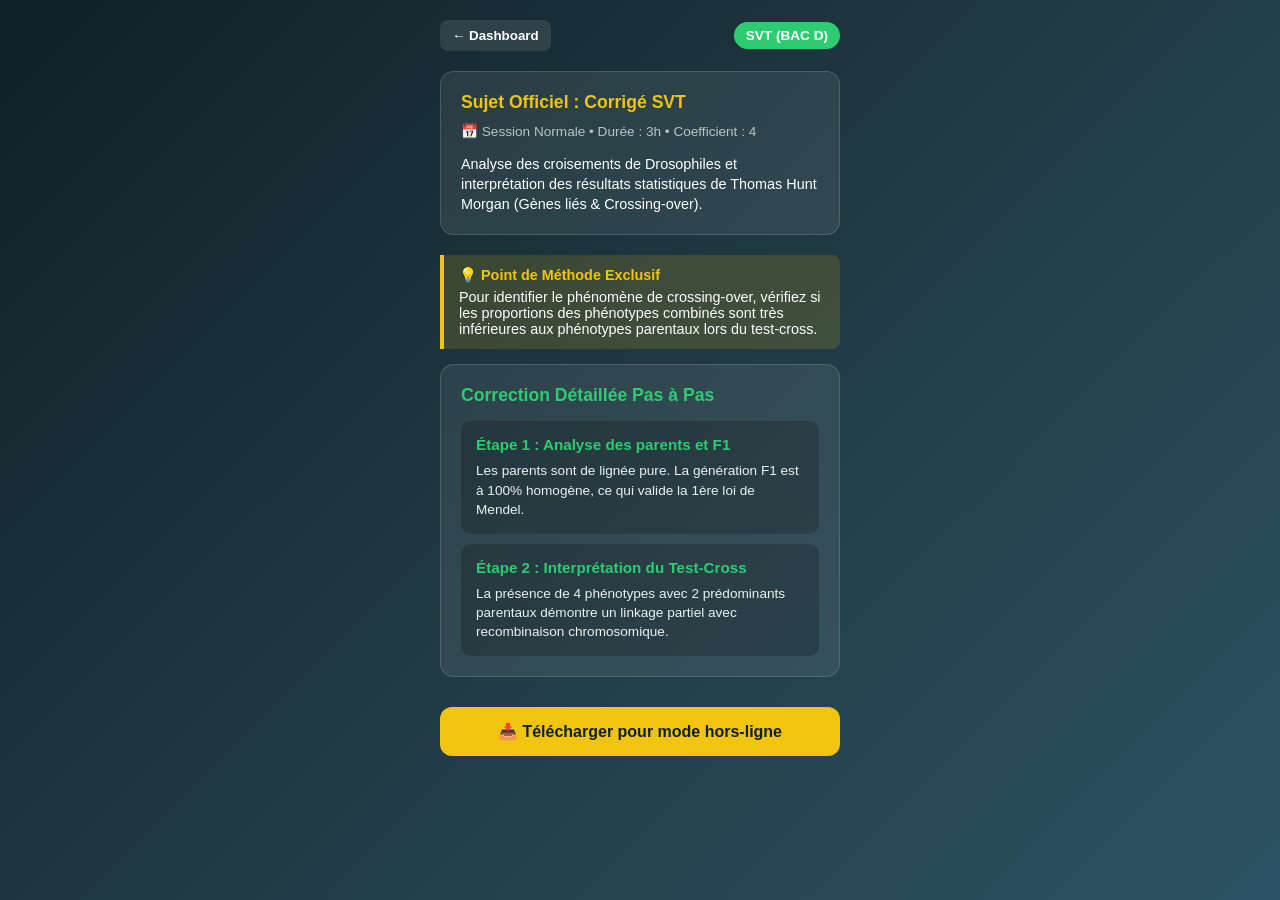
==== annales.html @ 67ae7cb1 "Add files via upload" ====
<!DOCTYPE html>
<html lang="fr">
<head>
    <meta charset="UTF-8">
    <meta name="viewport" content="width=device-width, initial-scale=1.0">
    <title>EXAM - Annales & Corrigés Détaillés</title>
    <style>
        * {
            margin: 0;
            padding: 0;
            box-sizing: border-box;
            font-family: 'Segoe UI', Tahoma, Geneva, Verdana, sans-serif;
        }
        body {
            background: linear-gradient(135deg, #0f2027, #203a43, #2c5364);
            color: #ffffff;
            min-height: 100vh;
            padding: 20px;
            display: flex;
            justify-content: center;
        }
        .container {
            width: 100%;
            max-width: 400px;
            animation: fadeIn 0.8s ease-in-out;
        }
        .top-bar {
            display: flex;
            justify-content: space-between;
            align-items: center;
            margin-bottom: 20px;
        }
        .back-btn {
            background: rgba(255, 255, 255, 0.1);
            border: none;
            color: white;
            padding: 8px 12px;
            border-radius: 8px;
            cursor: pointer;
            font-weight: bold;
        }
        .subject-badge {
            background: #2ecc71;
            color: white;
            padding: 6px 12px;
            border-radius: 20px;
            font-size: 0.85rem;
            font-weight: bold;
        }
        .doc-card {
            background: rgba(255, 255, 255, 0.08);
            border: 1px solid rgba(255, 255, 255, 0.15);
            border-radius: 14px;
            padding: 20px;
            margin-bottom: 20px;
        }
        .doc-title {
            font-size: 1.1rem;
            color: #f1c40f;
            margin-bottom: 10px;
            font-weight: bold;
        }
        .doc-meta {
            font-size: 0.85rem;
            color: #bdc3c7;
            margin-bottom: 15px;
        }
        .method-box {
            background: rgba(241, 196, 15, 0.15);
            border-left: 4px solid #f1c40f;
            padding: 12px 15px;
            border-radius: 0 8px 8px 0;
            margin: 15px 0;
            font-size: 0.9rem;
        }
        .method-box strong {
            color: #f1c40f;
            display: block;
            margin-bottom: 5px;
        }
        .correction-step {
            background: rgba(0, 0, 0, 0.2);
            border-radius: 10px;
            padding: 15px;
            margin-top: 15px;
        }
        .correction-step h4 {
            font-size: 0.95rem;
            color: #2ecc71;
            margin-bottom: 8px;
        }
        .correction-step p {
            font-size: 0.85rem;
            color: #ecf0f1;
            line-height: 1.4;
        }
        .action-btn {
            width: 100%;
            background: #f1c40f;
            color: #0f2027;
            border: none;
            border-radius: 12px;
            padding: 15px;
            font-size: 1rem;
            font-weight: bold;
            cursor: pointer;
            transition: transform 0.2s, background 0.3s;
            margin-top: 10px;
        }
        .action-btn:hover {
            background: #d4ac0d;
            transform: scale(1.02);
        }
        @keyframes fadeIn {
            from { opacity: 0; transform: translateY(10px); }
            to { opacity: 1; transform: translateY(0); }
        }
    </style>
</head>
<body>

    <div class="container">
        <div class="top-bar">
            <button class="back-btn" onclick="window.location.href='dashboard.html'">← Dashboard</button>
            <div class="subject-badge" id="subject-badge-title">⚡ SVT (BAC D)</div>
        </div>

        <div class="doc-card">
            <div class="doc-title" id="annale-title">Sujet Officiel : Génétique & Hérédité</div>
            <div class="doc-meta">📅 Session Normale • Durée : 3h • Coefficient : 4</div>
            <p style="font-size: 0.9rem; line-height: 1.4;">Analyse des croisements de Drosophiles et interprétation des résultats statistiques de Thomas Hunt Morgan (Gènes liés & Crossing-over).</p>
        </div>

        <div class="method-box">
            <strong>💡 Point de Méthode Exclusif</strong>
            Pour identifier le phénomène de crossing-over, vérifiez si les proportions des phénotypes combinés sont très inférieures aux phénotypes parentaux lors du test-cross.
        </div>

        <div class="doc-card">
            <div class="doc-title" style="color: #2ecc71;">Correction Détaillée Pas à Pas</div>
            
            <div class="correction-step">
                <h4>Étape 1 : Analyse des parents et F1</h4>
                <p>Les parents sont de lignée pure. La génération F1 est à 100% homogène, ce qui valide la 1ère loi de Mendel.</p>
            </div>

            <div class="correction-step" style="margin-top: 10px;">
                <h4>Étape 2 : Interprétation du Test-Cross</h4>
                <p>La présence de 4 phénotypes avec 2 prédominants parentaux démontre un linkage partiel avec recombinaison chromosomique.</p>
            </div>
        </div>

        <button class="action-btn" onclick="telechargerSujet()">📥 Télécharger pour mode hors-ligne</button>
    </div>

    <script>
        const savedSubject = localStorage.getItem('current_subject') || 'SVT';
        const savedSeries = localStorage.getItem('exam_series') || 'BAC D';

        document.getElementById('subject-badge-title').innerText = `${savedSubject} (${savedSeries})`;
        document.getElementById('annale-title').innerText = `Sujet Officiel : Corrigé ${savedSubject}`;

        function telechargerSujet() {
            alert(`Fiche et corrigé de ${savedSubject} sauvegardés dans votre téléphone ! Disponible hors-ligne.`);
        }
    </script>

</body>
</html>
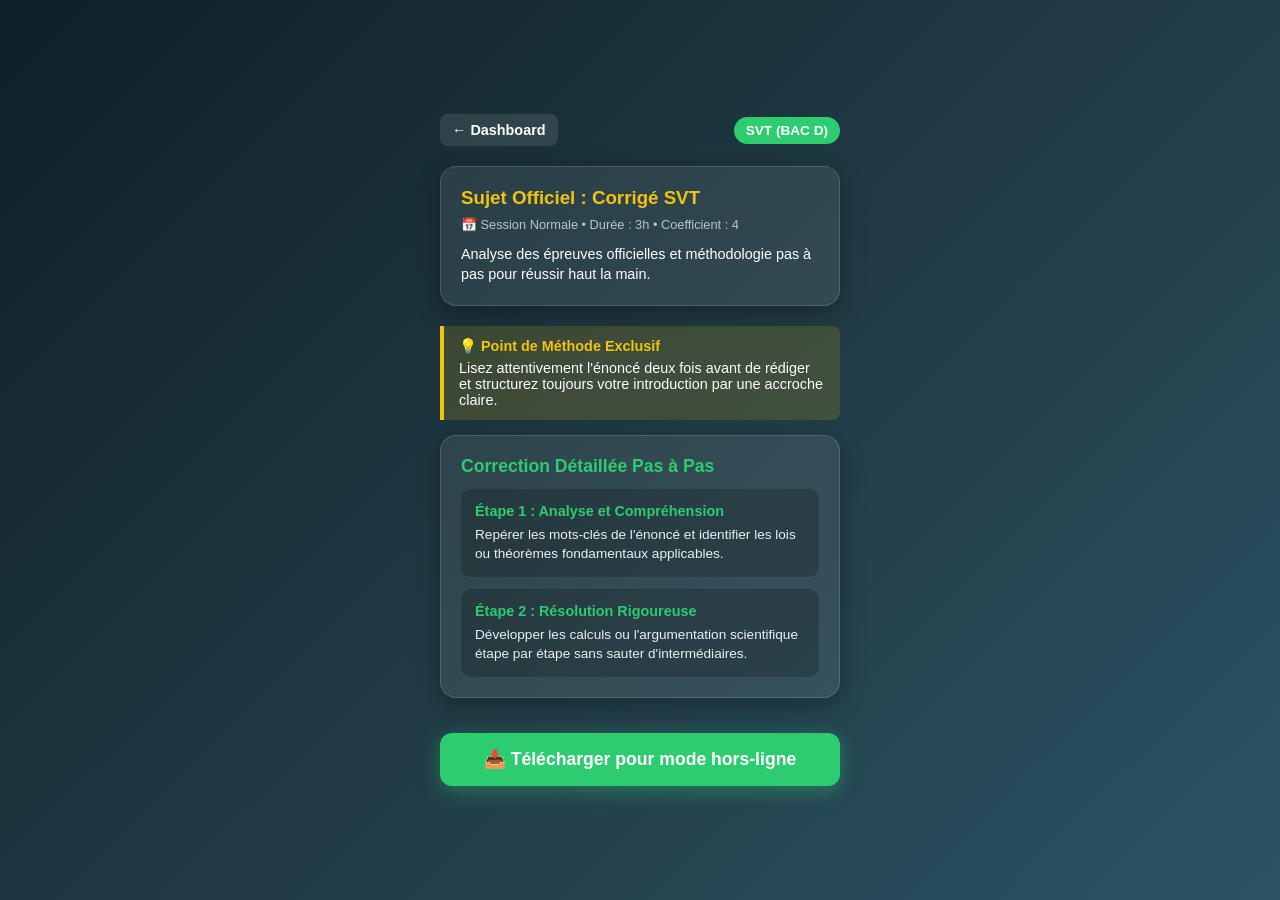
==== commit 5f8d604c: "Add files via upload" ====
--- a/annales.html
+++ b/annales.html
@@ -4,166 +4,68 @@
     <meta charset="UTF-8">
     <meta name="viewport" content="width=device-width, initial-scale=1.0">
     <title>EXAM - Annales & Corrigés Détaillés</title>
+    <link rel="stylesheet" href="style.css">
     <style>
-        * {
-            margin: 0;
-            padding: 0;
-            box-sizing: border-box;
-            font-family: 'Segoe UI', Tahoma, Geneva, Verdana, sans-serif;
-        }
-        body {
-            background: linear-gradient(135deg, #0f2027, #203a43, #2c5364);
-            color: #ffffff;
-            min-height: 100vh;
-            padding: 20px;
-            display: flex;
-            justify-content: center;
-        }
-        .container {
-            width: 100%;
-            max-width: 400px;
-            animation: fadeIn 0.8s ease-in-out;
-        }
-        .top-bar {
-            display: flex;
-            justify-content: space-between;
-            align-items: center;
-            margin-bottom: 20px;
-        }
-        .back-btn {
-            background: rgba(255, 255, 255, 0.1);
-            border: none;
-            color: white;
-            padding: 8px 12px;
-            border-radius: 8px;
-            cursor: pointer;
-            font-weight: bold;
-        }
-        .subject-badge {
-            background: #2ecc71;
-            color: white;
-            padding: 6px 12px;
-            border-radius: 20px;
-            font-size: 0.85rem;
-            font-weight: bold;
-        }
-        .doc-card {
-            background: rgba(255, 255, 255, 0.08);
-            border: 1px solid rgba(255, 255, 255, 0.15);
-            border-radius: 14px;
-            padding: 20px;
-            margin-bottom: 20px;
-        }
-        .doc-title {
-            font-size: 1.1rem;
-            color: #f1c40f;
-            margin-bottom: 10px;
-            font-weight: bold;
-        }
-        .doc-meta {
-            font-size: 0.85rem;
-            color: #bdc3c7;
-            margin-bottom: 15px;
-        }
-        .method-box {
-            background: rgba(241, 196, 15, 0.15);
-            border-left: 4px solid #f1c40f;
-            padding: 12px 15px;
-            border-radius: 0 8px 8px 0;
-            margin: 15px 0;
-            font-size: 0.9rem;
-        }
-        .method-box strong {
-            color: #f1c40f;
-            display: block;
-            margin-bottom: 5px;
-        }
-        .correction-step {
-            background: rgba(0, 0, 0, 0.2);
-            border-radius: 10px;
-            padding: 15px;
-            margin-top: 15px;
-        }
-        .correction-step h4 {
-            font-size: 0.95rem;
-            color: #2ecc71;
-            margin-bottom: 8px;
-        }
-        .correction-step p {
-            font-size: 0.85rem;
-            color: #ecf0f1;
-            line-height: 1.4;
-        }
-        .action-btn {
-            width: 100%;
-            background: #f1c40f;
-            color: #0f2027;
-            border: none;
-            border-radius: 12px;
-            padding: 15px;
-            font-size: 1rem;
-            font-weight: bold;
-            cursor: pointer;
-            transition: transform 0.2s, background 0.3s;
-            margin-top: 10px;
-        }
-        .action-btn:hover {
-            background: #d4ac0d;
-            transform: scale(1.02);
-        }
-        @keyframes fadeIn {
-            from { opacity: 0; transform: translateY(10px); }
-            to { opacity: 1; transform: translateY(0); }
-        }
+        .top-bar { display: flex; justify-content: space-between; align-items: center; margin-bottom: 20px; }
+        .back-btn { background: rgba(255, 255, 255, 0.1); border: none; color: white; padding: 8px 12px; border-radius: 8px; cursor: pointer; font-weight: bold; font-size: 0.9rem; }
+        .subject-badge { background: #2ecc71; color: white; padding: 6px 12px; border-radius: 20px; font-size: 0.85rem; font-weight: bold; }
+        .method-box { background: rgba(241, 196, 15, 0.15); border-left: 4px solid #f1c40f; padding: 12px 15px; border-radius: 0 8px 8px 0; margin: 15px 0; font-size: 0.9rem; }
+        .method-box strong { color: #f1c40f; display: block; margin-bottom: 5px; }
+        .correction-step { background: rgba(0, 0, 0, 0.2); border-radius: 10px; padding: 14px; margin-top: 12px; }
+        .correction-step h4 { font-size: 0.9rem; color: #2ecc71; margin-bottom: 6px; }
+        .correction-step p { font-size: 0.85rem; color: #ecf0f1; line-height: 1.4; }
     </style>
 </head>
 <body>
-
     <div class="container">
         <div class="top-bar">
             <button class="back-btn" onclick="window.location.href='dashboard.html'">← Dashboard</button>
-            <div class="subject-badge" id="subject-badge-title">⚡ SVT (BAC D)</div>
+            <div class="subject-badge" id="subject-badge-title">Chargement...</div>
         </div>
 
-        <div class="doc-card">
-            <div class="doc-title" id="annale-title">Sujet Officiel : Génétique & Hérédité</div>
-            <div class="doc-meta">📅 Session Normale • Durée : 3h • Coefficient : 4</div>
-            <p style="font-size: 0.9rem; line-height: 1.4;">Analyse des croisements de Drosophiles et interprétation des résultats statistiques de Thomas Hunt Morgan (Gènes liés & Crossing-over).</p>
+        <div class="card">
+            <h3 id="annale-title" style="margin-bottom: 8px;">Sujet Officiel</h3>
+            <div style="font-size: 0.8rem; color: #bdc3c7; margin-bottom: 12px;">📅 Session Normale • Durée : 3h • Coefficient : 4</div>
+            <p style="font-size: 0.9rem; line-height: 1.4;" id="annale-desc">Analyse des épreuves officielles et méthodologie pas à pas pour réussir haut la main.</p>
         </div>
 
         <div class="method-box">
             <strong>💡 Point de Méthode Exclusif</strong>
-            Pour identifier le phénomène de crossing-over, vérifiez si les proportions des phénotypes combinés sont très inférieures aux phénotypes parentaux lors du test-cross.
+            Lisez attentivement l'énoncé deux fois avant de rédiger et structurez toujours votre introduction par une accroche claire.
         </div>
 
-        <div class="doc-card">
-            <div class="doc-title" style="color: #2ecc71;">Correction Détaillée Pas à Pas</div>
-            
+        <div class="card">
+            <h3 style="color: #2ecc71; font-size: 1.1rem; margin-bottom: 10px;">Correction Détaillée Pas à Pas</h3>
             <div class="correction-step">
-                <h4>Étape 1 : Analyse des parents et F1</h4>
-                <p>Les parents sont de lignée pure. La génération F1 est à 100% homogène, ce qui valide la 1ère loi de Mendel.</p>
+                <h4>Étape 1 : Analyse et Compréhension</h4>
+                <p>Repérer les mots-clés de l'énoncé et identifier les lois ou théorèmes fondamentaux applicables.</p>
             </div>
-
-            <div class="correction-step" style="margin-top: 10px;">
-                <h4>Étape 2 : Interprétation du Test-Cross</h4>
-                <p>La présence de 4 phénotypes avec 2 prédominants parentaux démontre un linkage partiel avec recombinaison chromosomique.</p>
+            <div class="correction-step">
+                <h4>Étape 2 : Résolution Rigoureuse</h4>
+                <p>Développer les calculs ou l'argumentation scientifique étape par étape sans sauter d'intermédiaires.</p>
             </div>
         </div>
 
-        <button class="action-btn" onclick="telechargerSujet()">📥 Télécharger pour mode hors-ligne</button>
+        <button class="btn-primary" onclick="telechargerSujet()">📥 Télécharger pour mode hors-ligne</button>
     </div>
 
+    <script src="script.js"></script>
     <script>
-        const savedSubject = localStorage.getItem('current_subject') || 'SVT';
-        const savedSeries = localStorage.getItem('exam_series') || 'BAC D';
-
-        document.getElementById('subject-badge-title').innerText = `${savedSubject} (${savedSeries})`;
-        document.getElementById('annale-title').innerText = `Sujet Officiel : Corrigé ${savedSubject}`;
+        const userData = ExamApp.getUserData();
+        document.getElementById('subject-badge-title').innerText = `${userData.subject} (${userData.series})`;
+        document.getElementById('annale-title').innerText = `Sujet Officiel : Corrigé ${userData.subject}`;
+        
+        if(userData.subject === 'Mathématiques') {
+            document.getElementById('annale-desc').innerText = "Étude de fonctions exponentielles, calculs de limites et théorèmes de convergence.";
+        } else if(userData.subject === 'Physique-Chimie') {
+            document.getElementById('annales-desc') || (document.getElementById('annale-desc').innerText = "Cinétique chimique, lois de Newton et oscillations électriques.");
+        } else if(userData.subject === 'Philosophie') {
+            document.getElementById('annale-desc').innerText = "Méthodologie de la dissertation, problématisation et maniement des concepts philosophiques.";
+        }
 
         function telechargerSujet() {
-            alert(`Fiche et corrigé de ${savedSubject} sauvegardés dans votre téléphone ! Disponible hors-ligne.`);
+            alert(`Fiche et corrigé de ${userData.subject} sauvegardés dans votre téléphone ! Disponible hors-ligne.`);
         }
     </script>
-
 </body>
 </html>
--- a/style.css
+++ b/style.css
@@ -0,0 +1,62 @@
+/* --- EXAM EdTech - Feuille de style globale & professionnelle --- */
+* {
+    margin: 0;
+    padding: 0;
+    box-sizing: border-box;
+    font-family: 'Segoe UI', Tahoma, Geneva, Verdana, sans-serif;
+}
+
+body {
+    background: linear-gradient(135deg, #0f2027, #203a43, #2c5364);
+    color: #ffffff;
+    min-height: 100vh;
+    display: flex;
+    justify-content: center;
+    align-items: center;
+    padding: 20px;
+}
+
+.container {
+    width: 100%;
+    max-width: 400px;
+    animation: fadeIn 0.6s ease-in-out;
+}
+
+/* Boutons et éléments interactifs */
+.btn-primary {
+    width: 100%;
+    background: #2ecc71;
+    color: white;
+    border: none;
+    border-radius: 12px;
+    padding: 16px;
+    font-size: 1.1rem;
+    font-weight: bold;
+    cursor: pointer;
+    box-shadow: 0 5px 20px rgba(46, 204, 113, 0.4);
+    transition: transform 0.2s, background 0.3s;
+    margin-top: 15px;
+}
+
+.btn-primary:hover {
+    background: #27ae60;
+    transform: scale(1.02);
+}
+
+.card {
+    background: rgba(255, 255, 255, 0.08);
+    border: 1px solid rgba(255, 255, 255, 0.15);
+    border-radius: 16px;
+    padding: 20px;
+    margin-bottom: 20px;
+    box-shadow: 0 8px 25px rgba(0, 0, 0, 0.3);
+}
+
+h1, h2, h3 {
+    color: #f1c40f;
+}
+
+@keyframes fadeIn {
+    from { opacity: 0; transform: translateY(10px); }
+    to { opacity: 1; transform: translateY(0); }
+}
